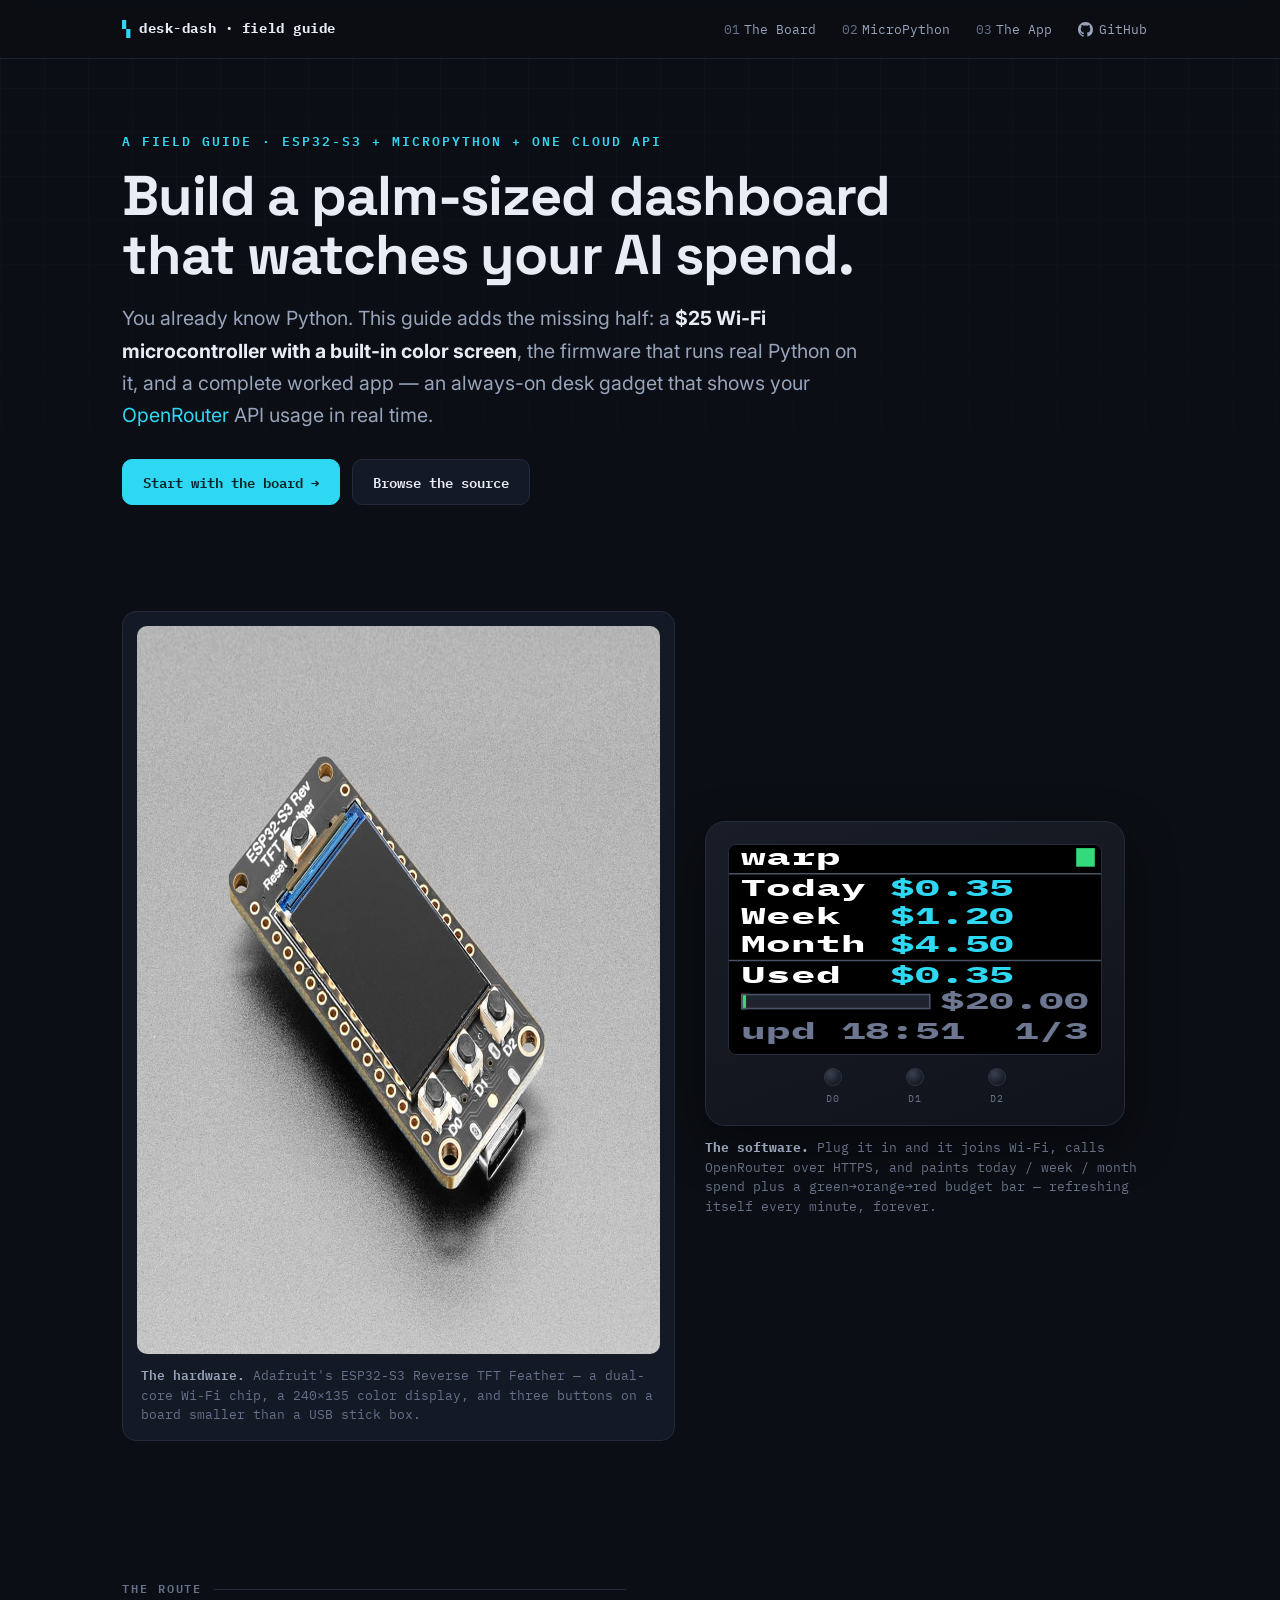
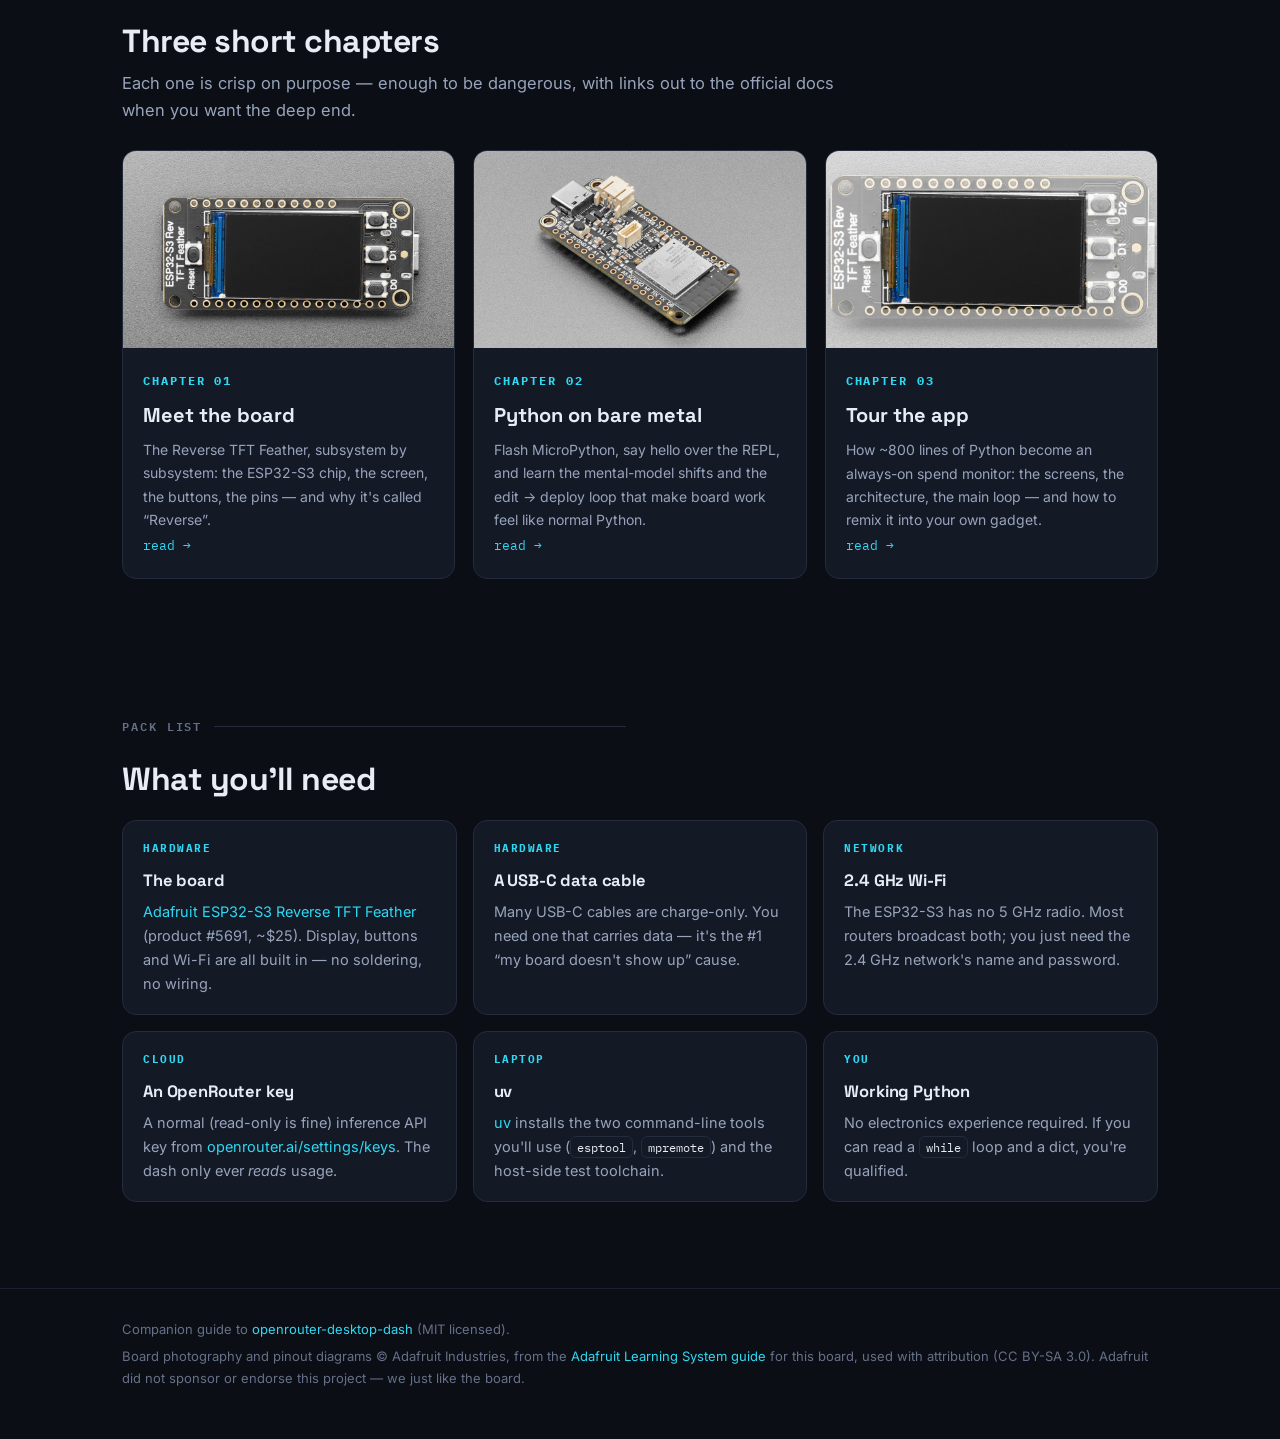
==== docs/index.html @ b1864082 "docs: add illustrated field-guide site for GitHub Pages A three-chapter companion guide in docs/, in" ====
<!DOCTYPE html>
<html lang="en">
<head>
<meta charset="utf-8">
<meta name="viewport" content="width=device-width, initial-scale=1">
<title>Desk Dash — a field guide to the ESP32-S3 Reverse TFT Feather</title>
<meta name="description" content="A visual field guide for programmers who are new to microcontrollers: the Adafruit ESP32-S3 Reverse TFT Feather, MicroPython, and a tiny always-on OpenRouter spend dashboard.">
<link rel="icon" href="data:image/svg+xml,%3Csvg xmlns='http://www.w3.org/2000/svg' viewBox='0 0 16 16'%3E%3Crect width='16' height='16' rx='3' fill='%230b0e14'/%3E%3Crect x='2' y='3' width='12' height='8' rx='1' fill='%232fd8f2'/%3E%3Ccircle cx='5' cy='13.5' r='1' fill='%23667089'/%3E%3Ccircle cx='8' cy='13.5' r='1' fill='%23667089'/%3E%3Ccircle cx='11' cy='13.5' r='1' fill='%23667089'/%3E%3C/svg%3E">
<link rel="preconnect" href="https://fonts.googleapis.com">
<link rel="preconnect" href="https://fonts.gstatic.com" crossorigin>
<link href="https://fonts.googleapis.com/css2?family=IBM+Plex+Mono:wght@400;600;700&family=Inter:wght@400;500;600;700&family=Space+Grotesk:wght@500;600;700&display=swap" rel="stylesheet">
<link rel="stylesheet" href="assets/style.css">
</head>
<body>

<nav class="nav">
  <div class="wrap">
    <a class="nav-logo" href="index.html"><span class="tick">▚</span> desk-dash · field guide</a>
    <div class="nav-links">
      <a href="board.html"><span class="n">01</span><span class="label">The Board</span></a>
      <a href="micropython.html"><span class="n">02</span><span class="label">MicroPython</span></a>
      <a href="app.html"><span class="n">03</span><span class="label">The App</span></a>
      <a class="nav-gh" href="https://github.com/AlteredCraft/openrouter-desktop-dash" title="Source on GitHub">
        <svg viewBox="0 0 16 16" aria-hidden="true"><path d="M8 0C3.58 0 0 3.58 0 8c0 3.54 2.29 6.53 5.47 7.59.4.07.55-.17.55-.38 0-.19-.01-.82-.01-1.49-2.01.37-2.53-.49-2.69-.94-.09-.23-.48-.94-.82-1.13-.28-.15-.68-.52-.01-.53.63-.01 1.08.58 1.23.82.72 1.21 1.87.87 2.33.66.07-.52.28-.87.51-1.07-1.78-.2-3.64-.89-3.64-3.95 0-.87.31-1.59.82-2.15-.08-.2-.36-1.02.08-2.12 0 0 .67-.21 2.2.82.64-.18 1.32-.27 2-.27s1.36.09 2 .27c1.53-1.04 2.2-.82 2.2-.82.44 1.1.16 1.92.08 2.12.51.56.82 1.27.82 2.15 0 3.07-1.87 3.75-3.65 3.95.29.25.54.73.54 1.48 0 1.07-.01 1.93-.01 2.2 0 .21.15.46.55.38A8.01 8.01 0 0 0 16 8c0-4.42-3.58-8-8-8z"/></svg>
        <span class="label">GitHub</span>
      </a>
    </div>
  </div>
</nav>

<header class="hero">
  <div class="wrap">
    <p class="kicker">A field guide · ESP32-S3 + MicroPython + one cloud API</p>
    <h1>Build a palm-sized dashboard<br>that watches your AI spend.</h1>
    <p class="lede">You already know Python. This guide adds the missing half: a <b>$25 Wi-Fi
    microcontroller with a built-in color screen</b>, the firmware that runs real Python on it,
    and a complete worked app — an always-on desk gadget that shows your
    <a href="https://openrouter.ai">OpenRouter</a> API usage in real time.</p>
    <div class="cta-row">
      <a class="btn primary" href="board.html">Start with the board →</a>
      <a class="btn" href="https://github.com/AlteredCraft/openrouter-desktop-dash">Browse the source</a>
    </div>
  </div>
</header>

<main class="wrap">

  <section>
    <div class="split">
      <figure class="panel" style="margin:0">
        <img src="assets/img/board-display-angle.jpg" alt="The Adafruit ESP32-S3 Reverse TFT Feather: a small black circuit board with a color display and three buttons labeled D0, D1 and D2" width="970" height="728">
        <figcaption><b>The hardware.</b> Adafruit's ESP32-S3 Reverse TFT Feather — a dual-core
        Wi-Fi chip, a 240×135 color display, and three buttons on a board smaller than a
        USB stick box.</figcaption>
      </figure>
      <div>
        <div class="device small">
          <div class="screen">
            <svg viewBox="0 0 240 135" role="img" aria-label="The dashboard screen: Today, Week and Month spend rows, plus a budget bar">
              <rect width="240" height="135" fill="#000"/>
              <text class="tft-t" x="8" y="13" textLength="64" lengthAdjust="spacingAndGlyphs">warp</text>
              <rect x="224" y="2" width="12" height="12" fill="#34d97b"/>
              <line x1="0" y1="18.5" x2="240" y2="18.5" stroke="#4b5266"/>
              <text class="tft-t" x="8" y="33" textLength="80" lengthAdjust="spacingAndGlyphs">Today</text>
              <text class="tft-t cyan" x="104" y="33" textLength="80" lengthAdjust="spacingAndGlyphs">$0.35</text>
              <text class="tft-t" x="8" y="51" textLength="64" lengthAdjust="spacingAndGlyphs">Week</text>
              <text class="tft-t cyan" x="104" y="51" textLength="80" lengthAdjust="spacingAndGlyphs">$1.20</text>
              <text class="tft-t" x="8" y="69" textLength="80" lengthAdjust="spacingAndGlyphs">Month</text>
              <text class="tft-t cyan" x="104" y="69" textLength="80" lengthAdjust="spacingAndGlyphs">$4.50</text>
              <line x1="0" y1="74.5" x2="240" y2="74.5" stroke="#4b5266"/>
              <text class="tft-t" x="8" y="89" textLength="64" lengthAdjust="spacingAndGlyphs">Used</text>
              <text class="tft-t cyan" x="104" y="89" textLength="80" lengthAdjust="spacingAndGlyphs">$0.35</text>
              <rect x="8" y="96" width="122" height="10" fill="#20242e"/>
              <rect x="8" y="96" width="3" height="10" fill="#34d97b"/>
              <rect x="8.5" y="96.5" width="121" height="9" fill="none" stroke="#4b5266"/>
              <text class="tft-t dim" x="136" y="106" textLength="96" lengthAdjust="spacingAndGlyphs">$20.00</text>
              <text class="tft-t dim" x="8" y="125" textLength="144" lengthAdjust="spacingAndGlyphs">upd 18:51</text>
              <text class="tft-t dim" x="184" y="125" textLength="48" lengthAdjust="spacingAndGlyphs">1/3</text>
            </svg>
          </div>
          <div class="btn-row"><span>D0</span><span>D1</span><span>D2</span></div>
        </div>
        <p class="device-caption"><b>The software.</b> Plug it in and it joins Wi-Fi, calls
        OpenRouter over HTTPS, and paints today / week / month spend plus a
        green→orange→red budget bar — refreshing itself every minute, forever.</p>
      </div>
    </div>
  </section>

  <section>
    <p class="section-kicker">The route</p>
    <h2>Three short chapters</h2>
    <p class="mute">Each one is crisp on purpose — enough to be dangerous, with links out to the
    official docs when you want the deep end.</p>

    <div class="chapters">
      <a class="chapter-card" href="board.html">
        <img src="assets/img/board-display-flat.jpg" alt="Top-down view of the display side of the Feather board" loading="lazy">
        <div class="body">
          <span class="num">CHAPTER 01</span>
          <h3>Meet the board</h3>
          <p>The Reverse TFT Feather, subsystem by subsystem: the ESP32-S3 chip, the screen,
          the buttons, the pins — and why it's called “Reverse”.</p>
          <span class="go">read →</span>
        </div>
      </a>
      <a class="chapter-card" href="micropython.html">
        <img src="assets/img/board-components.jpg" alt="Component side of the board showing the ESP32-S3 module and USB-C port" loading="lazy">
        <div class="body">
          <span class="num">CHAPTER 02</span>
          <h3>Python on bare metal</h3>
          <p>Flash MicroPython, say hello over the REPL, and learn the mental-model shifts
          and the edit → deploy loop that make board work feel like normal Python.</p>
          <span class="go">read →</span>
        </div>
      </a>
      <a class="chapter-card" href="app.html">
        <img src="assets/img/closeup-tft.jpg" alt="Close-up of the 1.14 inch TFT display" loading="lazy">
        <div class="body">
          <span class="num">CHAPTER 03</span>
          <h3>Tour the app</h3>
          <p>How ~800 lines of Python become an always-on spend monitor: the screens, the
          architecture, the main loop — and how to remix it into your own gadget.</p>
          <span class="go">read →</span>
        </div>
      </a>
    </div>
  </section>

  <section>
    <p class="section-kicker">Pack list</p>
    <h2>What you'll need</h2>
    <div class="grid cols-3">
      <div class="card"><span class="ic">Hardware</span><h4>The board</h4>
        <p><a href="https://www.adafruit.com/product/5691">Adafruit ESP32-S3 Reverse TFT Feather</a>
        (product #5691, ~$25). Display, buttons and Wi-Fi are all built in — no soldering, no wiring.</p></div>
      <div class="card"><span class="ic">Hardware</span><h4>A USB-C data cable</h4>
        <p>Many USB-C cables are charge-only. You need one that carries data — it's the #1
        “my board doesn't show up” cause.</p></div>
      <div class="card"><span class="ic">Network</span><h4>2.4 GHz Wi-Fi</h4>
        <p>The ESP32-S3 has no 5 GHz radio. Most routers broadcast both; you just need the
        2.4 GHz network's name and password.</p></div>
      <div class="card"><span class="ic">Cloud</span><h4>An OpenRouter key</h4>
        <p>A normal (read-only is fine) inference API key from
        <a href="https://openrouter.ai/settings/keys">openrouter.ai/settings/keys</a>.
        The dash only ever <em>reads</em> usage.</p></div>
      <div class="card"><span class="ic">Laptop</span><h4>uv</h4>
        <p><a href="https://docs.astral.sh/uv/">uv</a> installs the two command-line tools you'll
        use (<code>esptool</code>, <code>mpremote</code>) and the host-side test toolchain.</p></div>
      <div class="card"><span class="ic">You</span><h4>Working Python</h4>
        <p>No electronics experience required. If you can read a <code>while</code> loop and a
        dict, you're qualified.</p></div>
    </div>
  </section>

</main>

<footer>
  <div class="wrap">
    <p>Companion guide to <a href="https://github.com/AlteredCraft/openrouter-desktop-dash">openrouter-desktop-dash</a> (MIT licensed).</p>
    <p>Board photography and pinout diagrams © Adafruit Industries, from the
    <a href="https://learn.adafruit.com/esp32-s3-reverse-tft-feather">Adafruit Learning System guide</a>
    for this board, used with attribution (CC BY-SA 3.0). Adafruit did not sponsor or endorse this project — we just like the board.</p>
  </div>
</footer>

</body>
</html>
---- docs/assets/style.css ----
/* ---------------------------------------------------------------------------
   Field-guide stylesheet for the openrouter-desktop-dash docs site.
   Dark "electronics lab" theme; accent colors mirror the dash itself
   (cyan values, green -> orange -> red budget bar).
--------------------------------------------------------------------------- */

:root {
  color-scheme: dark;
  --bg: #0b0e14;
  --bg-raise: #11151f;
  --bg-panel: #141926;
  --line: #232b3d;
  --line-soft: #1a2131;
  --ink: #e7ecf5;
  --ink-mute: #98a4bb;
  --ink-faint: #667089;
  --cyan: #2fd8f2;
  --cyan-soft: rgba(47, 216, 242, 0.12);
  --green: #34d97b;
  --orange: #ffa02e;
  --red: #ff5d5d;
  --yellow: #f5d34c;
  --mono: "IBM Plex Mono", ui-monospace, SFMono-Regular, Menlo, Consolas, monospace;
  --sans: "Inter", system-ui, -apple-system, "Segoe UI", Roboto, sans-serif;
  --display: "Space Grotesk", var(--sans);
  --radius: 14px;
  --wrap: 1080px;
}

* { box-sizing: border-box; }

html { scroll-behavior: smooth; }

body {
  margin: 0;
  background: var(--bg);
  color: var(--ink);
  font-family: var(--sans);
  font-size: 16.5px;
  line-height: 1.65;
  -webkit-font-smoothing: antialiased;
}

/* subtle blueprint grid behind everything */
body::before {
  content: "";
  position: fixed;
  inset: 0;
  pointer-events: none;
  background-image:
    linear-gradient(var(--line-soft) 1px, transparent 1px),
    linear-gradient(90deg, var(--line-soft) 1px, transparent 1px);
  background-size: 44px 44px;
  opacity: 0.35;
  mask-image: linear-gradient(#000 0%, transparent 42rem);
  -webkit-mask-image: linear-gradient(#000 0%, transparent 42rem);
}

a { color: var(--cyan); text-decoration: none; }
a:hover { text-decoration: underline; text-underline-offset: 3px; }

img { max-width: 100%; display: block; border-radius: calc(var(--radius) - 4px); }

.wrap { max-width: var(--wrap); margin: 0 auto; padding: 0 22px; position: relative; }

/* ------------------------------------------------------------------ nav -- */

.nav {
  position: sticky;
  top: 0;
  z-index: 50;
  backdrop-filter: blur(12px);
  background: rgba(11, 14, 20, 0.82);
  border-bottom: 1px solid var(--line-soft);
}

.nav .wrap {
  display: flex;
  align-items: center;
  gap: 18px;
  height: 58px;
}

.nav-logo {
  font-family: var(--mono);
  font-weight: 700;
  font-size: 14px;
  letter-spacing: 0.04em;
  color: var(--ink);
  white-space: nowrap;
}
.nav-logo:hover { text-decoration: none; color: var(--cyan); }
.nav-logo .tick { color: var(--cyan); }

.nav-links {
  display: flex;
  gap: 4px;
  margin-left: auto;
  font-family: var(--mono);
  font-size: 12.5px;
}

.nav-links a {
  color: var(--ink-mute);
  padding: 7px 11px;
  border-radius: 8px;
  white-space: nowrap;
}
.nav-links a:hover { color: var(--ink); background: var(--bg-panel); text-decoration: none; }
.nav-links a.active { color: var(--cyan); background: var(--cyan-soft); }
.nav-links a .n { color: var(--ink-faint); margin-right: 4px; }
.nav-links a.active .n { color: var(--cyan); }

.nav-gh { display: inline-flex; align-items: center; gap: 6px; }
.nav-gh svg { width: 15px; height: 15px; fill: currentColor; }

@media (max-width: 720px) {
  .nav-links a span.label { display: none; }        /* collapse to numbers */
  .nav-links a.nav-gh span.label { display: none; }
}

/* ----------------------------------------------------------------- hero -- */

.hero { padding: 72px 0 40px; position: relative; }

.kicker {
  font-family: var(--mono);
  font-size: 12.5px;
  font-weight: 600;
  letter-spacing: 0.16em;
  text-transform: uppercase;
  color: var(--cyan);
  margin: 0 0 14px;
}
.kicker .chnum { color: var(--ink-faint); }

h1 {
  font-family: var(--display);
  font-size: clamp(34px, 5.2vw, 56px);
  line-height: 1.06;
  letter-spacing: -0.02em;
  margin: 0 0 18px;
}

.lede {
  font-size: clamp(17px, 2vw, 19.5px);
  color: var(--ink-mute);
  max-width: 62ch;
  margin: 0;
}
.lede strong, .lede b { color: var(--ink); }

/* ------------------------------------------------------------- sections -- */

section { padding: 34px 0; }

h2 {
  font-family: var(--display);
  font-size: clamp(24px, 3vw, 32px);
  letter-spacing: -0.015em;
  line-height: 1.15;
  margin: 26px 0 10px;
}

h3 {
  font-family: var(--display);
  font-size: 20px;
  margin: 26px 0 8px;
}

p { margin: 0 0 16px; max-width: 72ch; }
p.mute, .mute { color: var(--ink-mute); }

.section-kicker {
  font-family: var(--mono);
  font-size: 12px;
  font-weight: 600;
  letter-spacing: 0.16em;
  text-transform: uppercase;
  color: var(--ink-faint);
  margin: 44px 0 -2px;
  display: flex;
  align-items: center;
  gap: 12px;
}
.section-kicker::after { content: ""; height: 1px; flex: 1; background: var(--line); }

hr { border: 0; border-top: 1px solid var(--line); margin: 44px 0; }

/* ---------------------------------------------------------------- cards -- */

.grid { display: grid; gap: 16px; margin: 22px 0; }
.grid.cols-2 { grid-template-columns: repeat(2, 1fr); }
.grid.cols-3 { grid-template-columns: repeat(3, 1fr); }
.grid.cols-4 { grid-template-columns: repeat(4, 1fr); }
@media (max-width: 900px) {
  .grid.cols-3, .grid.cols-4 { grid-template-columns: repeat(2, 1fr); }
}
@media (max-width: 600px) {
  .grid.cols-2, .grid.cols-3, .grid.cols-4 { grid-template-columns: 1fr; }
}

.card {
  background: var(--bg-panel);
  border: 1px solid var(--line);
  border-radius: var(--radius);
  padding: 18px 20px;
}
.card h4 {
  margin: 0 0 6px;
  font-family: var(--display);
  font-size: 16.5px;
  letter-spacing: -0.01em;
}
.card p { font-size: 14.5px; color: var(--ink-mute); margin: 0; }
.card .ic {
  font-family: var(--mono);
  font-size: 11px;
  font-weight: 700;
  letter-spacing: 0.14em;
  text-transform: uppercase;
  color: var(--cyan);
  display: block;
  margin-bottom: 10px;
}
.card code { color: var(--ink); }

/* spec tiles (chapter 1) */
.spec {
  background: var(--bg-panel);
  border: 1px solid var(--line);
  border-radius: var(--radius);
  padding: 16px 18px;
}
.spec .v {
  font-family: var(--display);
  font-size: 21px;
  font-weight: 600;
  letter-spacing: -0.01em;
  display: block;
}
.spec .k {
  font-family: var(--mono);
  font-size: 11.5px;
  letter-spacing: 0.1em;
  text-transform: uppercase;
  color: var(--ink-faint);
  display: block;
  margin-top: 4px;
}

/* ---------------------------------------------------------------- media -- */

figure { margin: 26px 0; }
figure.panel {
  background: var(--bg-panel);
  border: 1px solid var(--line);
  border-radius: var(--radius);
  padding: 14px;
}
figure.panel img { width: 100%; }
figcaption {
  font-family: var(--mono);
  font-size: 12.5px;
  color: var(--ink-faint);
  padding: 12px 4px 2px;
  line-height: 1.55;
}
figcaption b { color: var(--ink-mute); font-weight: 600; }

.gallery { display: grid; grid-template-columns: repeat(2, 1fr); gap: 16px; margin: 22px 0; }
@media (max-width: 700px) { .gallery { grid-template-columns: 1fr; } }
.gallery figure { margin: 0; }

.split { display: grid; grid-template-columns: 1.1fr 0.9fr; gap: 30px; align-items: center; margin: 26px 0; }
@media (max-width: 820px) { .split { grid-template-columns: 1fr; } }

/* ----------------------------------------------------------------- code -- */

pre, code, kbd { font-family: var(--mono); }

code {
  font-size: 0.86em;
  background: var(--bg-panel);
  border: 1px solid var(--line);
  border-radius: 6px;
  padding: 2px 6px;
}

pre {
  background: #0d111b;
  border: 1px solid var(--line);
  border-radius: var(--radius);
  padding: 18px 20px;
  overflow-x: auto;
  font-size: 13.5px;
  line-height: 1.7;
  margin: 18px 0;
}
pre code { background: none; border: 0; padding: 0; font-size: inherit; }

pre .c  { color: var(--ink-faint); }            /* comment */
pre .p  { color: var(--cyan); }                 /* prompt / emphasis */
pre .s  { color: var(--green); }                /* string */
pre .o  { color: var(--ink-mute); }             /* output */
pre .k  { color: var(--orange); }               /* keyword-ish */

kbd {
  font-size: 12px;
  font-weight: 600;
  background: var(--bg-panel);
  border: 1px solid var(--line);
  border-bottom-width: 2.5px;
  border-radius: 6px;
  padding: 3px 8px;
  white-space: nowrap;
}

/* ------------------------------------------------------------- callouts -- */

.callout {
  display: flex;
  gap: 14px;
  background: var(--bg-panel);
  border: 1px solid var(--line);
  border-left: 3px solid var(--cyan);
  border-radius: 10px;
  padding: 14px 18px;
  margin: 20px 0;
  font-size: 15px;
  color: var(--ink-mute);
}
.callout.warn { border-left-color: var(--orange); }
.callout.danger { border-left-color: var(--red); }
.callout .sign {
  font-family: var(--mono);
  font-weight: 700;
  font-size: 11px;
  letter-spacing: 0.12em;
  text-transform: uppercase;
  color: var(--cyan);
  padding-top: 3px;
  white-space: nowrap;
}
.callout.warn .sign { color: var(--orange); }
.callout.danger .sign { color: var(--red); }
.callout p { margin: 0; }
.callout b { color: var(--ink); }

/* --------------------------------------------------------------- tables -- */

.table-scroll { overflow-x: auto; margin: 20px 0; border: 1px solid var(--line); border-radius: var(--radius); }
table { border-collapse: collapse; width: 100%; font-size: 14.5px; }
th, td { text-align: left; padding: 10px 16px; border-bottom: 1px solid var(--line-soft); }
th {
  font-family: var(--mono);
  font-size: 11.5px;
  letter-spacing: 0.12em;
  text-transform: uppercase;
  color: var(--ink-faint);
  background: var(--bg-panel);
}
tr:last-child td { border-bottom: 0; }
td code { white-space: nowrap; }
td.num, th.num { font-family: var(--mono); }

/* ------------------------------------------------------------ resources -- */

.resources { display: grid; grid-template-columns: repeat(2, 1fr); gap: 12px; margin: 22px 0; }
@media (max-width: 700px) { .resources { grid-template-columns: 1fr; } }

.res {
  display: block;
  background: var(--bg-panel);
  border: 1px solid var(--line);
  border-radius: 12px;
  padding: 13px 16px;
  color: var(--ink);
  transition: border-color 0.15s ease, transform 0.15s ease;
}
.res:hover { border-color: var(--cyan); text-decoration: none; transform: translateY(-1px); }
.res .t { font-weight: 600; font-size: 15px; display: block; }
.res .t::after { content: " ↗"; color: var(--cyan); font-size: 13px; }
.res .d { font-size: 13.5px; color: var(--ink-faint); display: block; margin-top: 2px; }

/* ------------------------------------------------------- chapter covers -- */

.chapters { display: grid; grid-template-columns: repeat(3, 1fr); gap: 18px; margin: 26px 0; }
@media (max-width: 860px) { .chapters { grid-template-columns: 1fr; } }

.chapter-card {
  display: flex;
  flex-direction: column;
  background: var(--bg-panel);
  border: 1px solid var(--line);
  border-radius: var(--radius);
  overflow: hidden;
  color: var(--ink);
  transition: border-color 0.15s ease, transform 0.15s ease;
}
.chapter-card:hover { border-color: var(--cyan); text-decoration: none; transform: translateY(-2px); }
.chapter-card img { border-radius: 0; aspect-ratio: 16 / 9.5; object-fit: cover; }
.chapter-card .body { padding: 18px 20px 20px; }
.chapter-card .num {
  font-family: var(--mono);
  font-size: 12px;
  font-weight: 700;
  letter-spacing: 0.16em;
  color: var(--cyan);
}
.chapter-card h3 { margin: 6px 0 6px; font-size: 20px; }
.chapter-card p { font-size: 14px; color: var(--ink-mute); margin: 0; }
.chapter-card .go { margin-top: 12px; font-family: var(--mono); font-size: 12.5px; color: var(--cyan); }

/* ---------------------------------------------------------------- pager -- */

.pager {
  display: grid;
  grid-template-columns: 1fr 1fr;
  gap: 14px;
  margin: 56px 0 26px;
}
.pager a {
  background: var(--bg-panel);
  border: 1px solid var(--line);
  border-radius: var(--radius);
  padding: 16px 20px;
  color: var(--ink);
  transition: border-color 0.15s ease;
}
.pager a:hover { border-color: var(--cyan); text-decoration: none; }
.pager .dir { font-family: var(--mono); font-size: 11.5px; letter-spacing: 0.14em; text-transform: uppercase; color: var(--ink-faint); display: block; }
.pager .to { font-family: var(--display); font-weight: 600; font-size: 17px; margin-top: 4px; display: block; }
.pager .next { text-align: right; grid-column: 2; }

/* --------------------------------------------------------------- footer -- */

footer {
  border-top: 1px solid var(--line-soft);
  margin-top: 30px;
  padding: 30px 0 44px;
  font-size: 13px;
  color: var(--ink-faint);
}
footer p { max-width: none; margin: 0 0 6px; }

/* -------------------------------------------------------------- buttons -- */

.cta-row { display: flex; flex-wrap: wrap; gap: 12px; margin: 28px 0 6px; }

.btn {
  display: inline-flex;
  align-items: center;
  gap: 8px;
  font-family: var(--mono);
  font-size: 13.5px;
  font-weight: 600;
  padding: 11px 20px;
  border-radius: 10px;
  border: 1px solid var(--line);
  color: var(--ink);
  background: var(--bg-panel);
  transition: border-color 0.15s ease, transform 0.15s ease;
}
.btn:hover { text-decoration: none; transform: translateY(-1px); border-color: var(--ink-faint); }
.btn.primary { background: var(--cyan); border-color: var(--cyan); color: #06232b; }
.btn.primary:hover { border-color: var(--cyan); filter: brightness(1.08); }

/* --------------------------------------------------- TFT device mockups -- */

.device {
  background: linear-gradient(160deg, #191d27, #10131b);
  border: 1px solid var(--line);
  border-radius: 20px;
  padding: 22px 22px 14px;
  max-width: 520px;
  box-shadow: 0 18px 50px rgba(0, 0, 0, 0.45);
}
.device.small { max-width: 420px; }
.device .screen {
  background: #000;
  border-radius: 8px;
  border: 1px solid #262c3a;
  overflow: hidden;
}
.device svg { display: block; width: 100%; height: auto; }
.device .btn-row {
  display: flex;
  justify-content: center;
  gap: 64px;
  padding: 13px 0 4px;
}
.device .btn-row span {
  font-family: var(--mono);
  font-size: 10px;
  letter-spacing: 0.1em;
  color: var(--ink-faint);
  display: flex;
  flex-direction: column;
  align-items: center;
  gap: 5px;
}
.device .btn-row span::before {
  content: "";
  width: 16px;
  height: 16px;
  border-radius: 50%;
  background: radial-gradient(circle at 35% 30%, #3a4152, #171b25 70%);
  border: 1px solid #2c3345;
}

/* SVG screen text defaults (inline SVGs inherit page CSS) */
.tft-t { font-family: var(--mono); font-weight: 700; font-size: 15px; fill: #fff; }
.tft-t.cyan { fill: var(--cyan); }
.tft-t.dim { fill: #6d7791; }
.tft-t.yellow { fill: var(--yellow); }

.device-caption {
  font-family: var(--mono);
  font-size: 12.5px;
  color: var(--ink-faint);
  margin-top: 12px;
  line-height: 1.55;
  max-width: 520px;
}
.device-caption b { color: var(--ink-mute); }

.device-grid { display: grid; grid-template-columns: repeat(2, 1fr); gap: 28px; align-items: start; margin: 26px 0; }
@media (max-width: 820px) { .device-grid { grid-template-columns: 1fr; } }

/* ------------------------------------------------------- diagram (SVG) -- */

.diagram {
  background: var(--bg-panel);
  border: 1px solid var(--line);
  border-radius: var(--radius);
  padding: 18px;
  margin: 24px 0;
  overflow-x: auto;
}
.diagram svg { display: block; margin: 0 auto; min-width: 560px; width: 100%; height: auto; max-width: 860px; }

.dg-box { fill: #0d111b; stroke: #2a3247; rx: 10; }
.dg-box.pure { stroke: var(--green); }
.dg-box.hw { stroke: #2a3247; }
.dg-box.cloud { fill: #10182a; stroke: var(--cyan); }
.dg-title { font-family: var(--mono); font-size: 13px; font-weight: 700; fill: var(--ink); }
.dg-sub { font-family: var(--sans); font-size: 11.5px; fill: var(--ink-mute); }
.dg-tag { font-family: var(--mono); font-size: 10px; font-weight: 700; letter-spacing: 0.12em; }
.dg-tag.pure { fill: var(--green); }
.dg-tag.hw { fill: var(--ink-faint); }
.dg-tag.cloud { fill: var(--cyan); }
.dg-arrow { stroke: #4a5570; stroke-width: 1.6; fill: none; marker-end: url(#arr); }
.dg-alabel { font-family: var(--mono); font-size: 10.5px; fill: var(--ink-faint); }

/* --------------------------------------------------------------- steps -- */

.steps { counter-reset: step; margin: 22px 0; display: grid; gap: 14px; }
.step {
  counter-increment: step;
  background: var(--bg-panel);
  border: 1px solid var(--line);
  border-radius: var(--radius);
  padding: 18px 20px 18px 66px;
  position: relative;
}
.step::before {
  content: counter(step, decimal-leading-zero);
  position: absolute;
  left: 20px;
  top: 19px;
  font-family: var(--mono);
  font-size: 15px;
  font-weight: 700;
  color: var(--cyan);
}
.step h4 { margin: 0 0 6px; font-family: var(--display); font-size: 16.5px; }
.step p { font-size: 14.5px; color: var(--ink-mute); margin: 0 0 8px; }
.step p:last-child { margin-bottom: 0; }
.step pre { margin: 10px 0 0; }

/* idea chips */
.chips { display: flex; flex-wrap: wrap; gap: 10px; margin: 16px 0; }
.chip {
  font-family: var(--mono);
  font-size: 12.5px;
  padding: 7px 14px;
  border-radius: 999px;
  border: 1px solid var(--line);
  background: var(--bg-panel);
  color: var(--ink-mute);
}
.chip b { color: var(--cyan); font-weight: 600; }

/* key-cap row for REPL shortcuts */
.keys { display: grid; grid-template-columns: repeat(3, 1fr); gap: 14px; margin: 20px 0; }
@media (max-width: 700px) { .keys { grid-template-columns: 1fr; } }
.key-card {
  background: var(--bg-panel);
  border: 1px solid var(--line);
  border-radius: var(--radius);
  padding: 16px 18px;
  text-align: center;
}
.key-card kbd { font-size: 14px; }
.key-card p { font-size: 13.5px; color: var(--ink-mute); margin: 10px 0 0; }
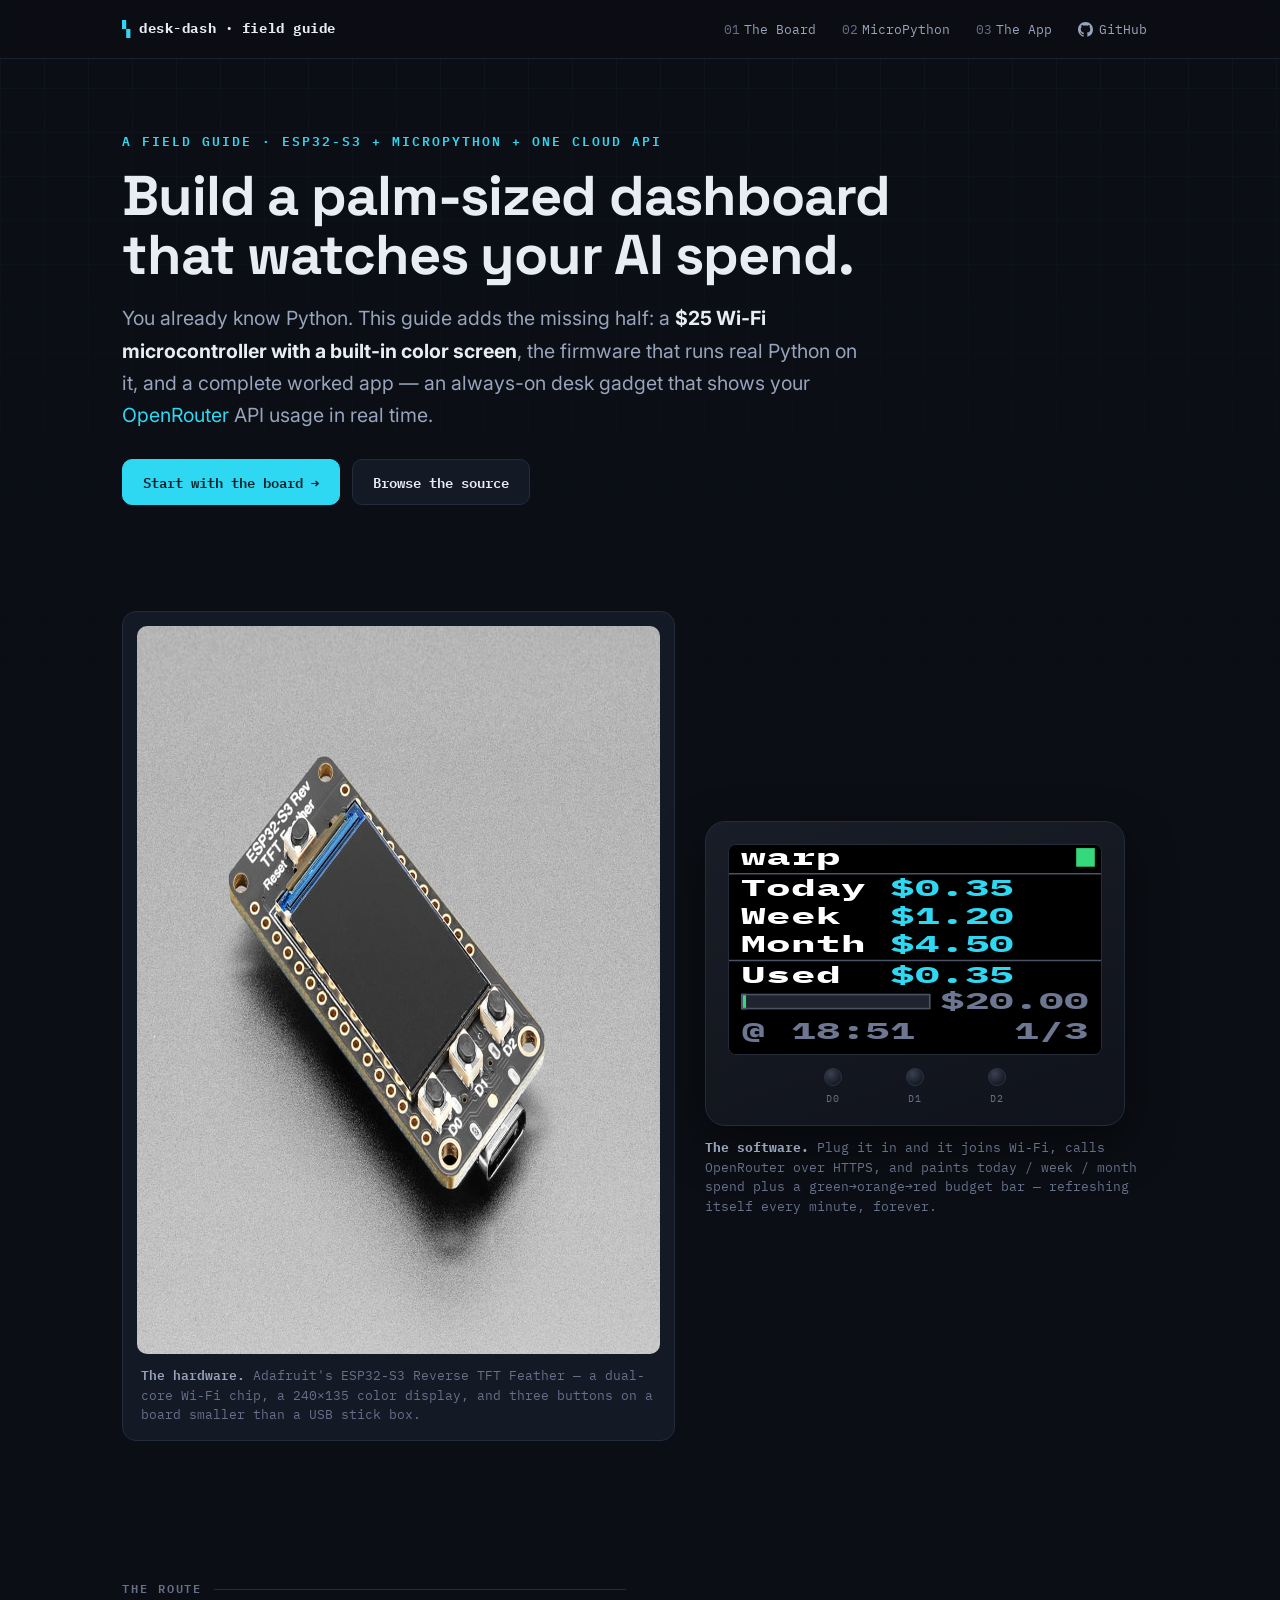
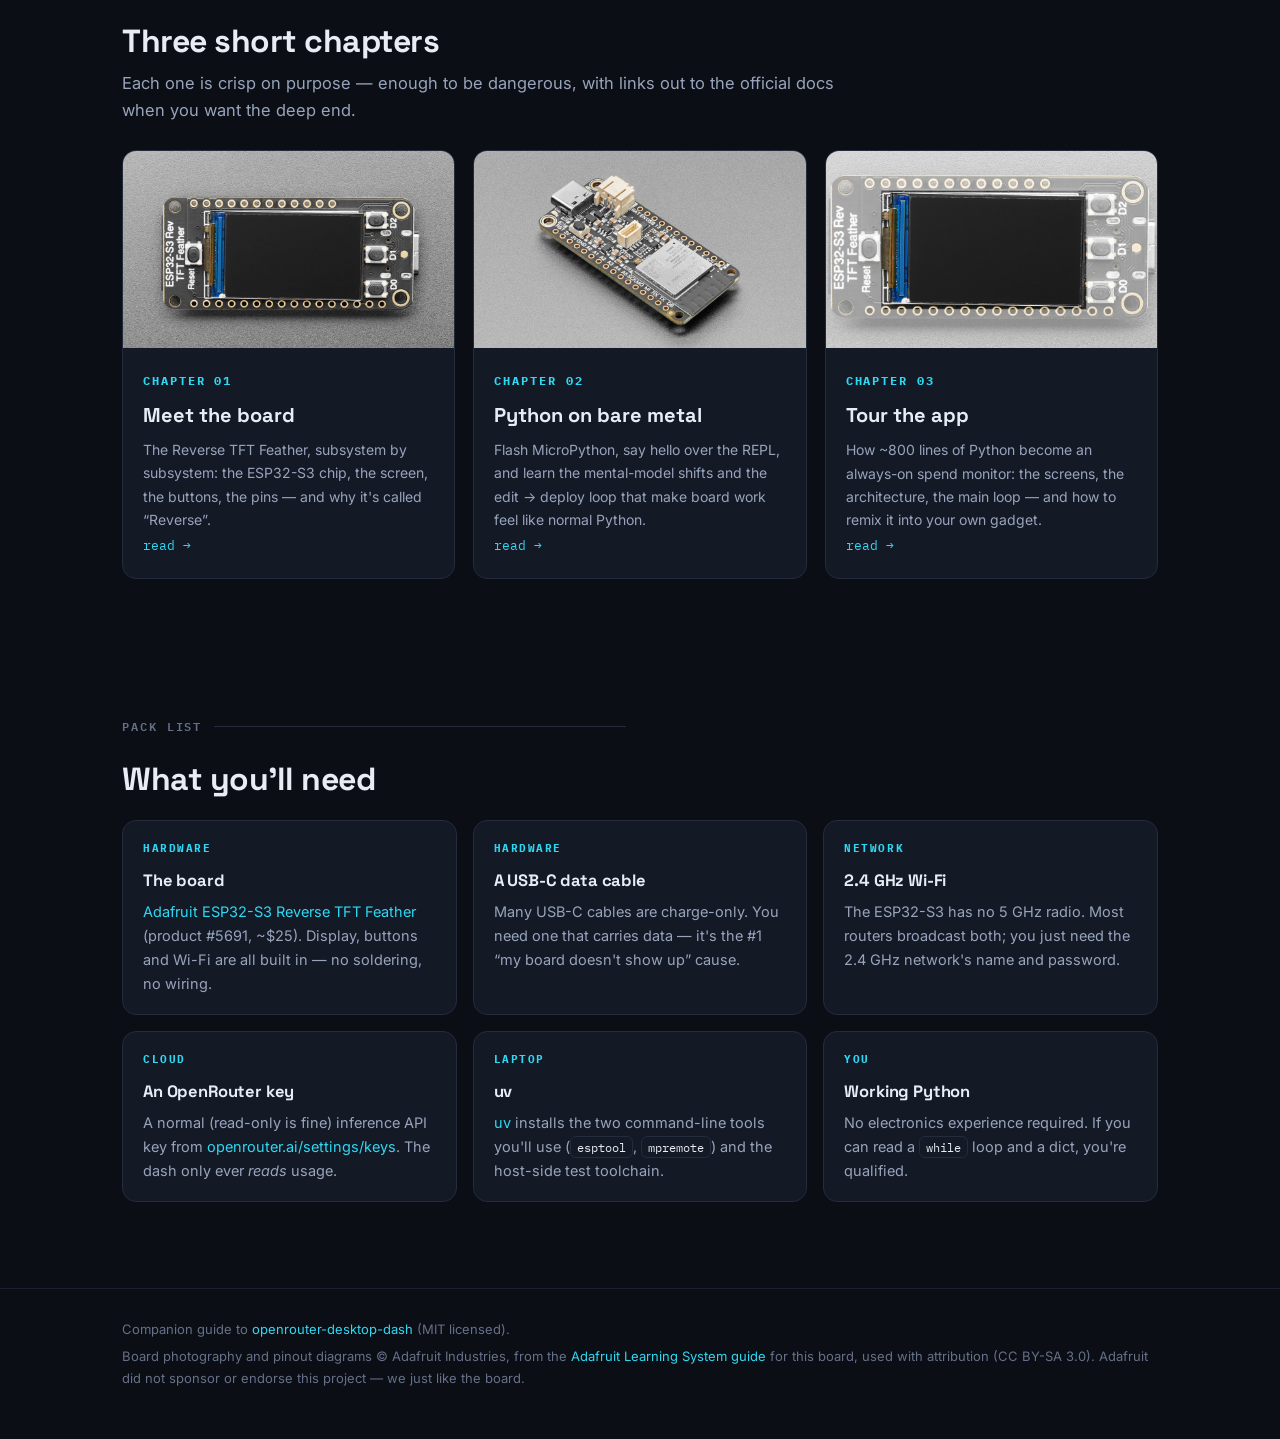
==== commit 0fd9de16: "fix: account footer key-count tag no longer overwrites the clock The bottom row fits 14 16px cells b" ====
--- a/docs/index.html
+++ b/docs/index.html
@@ -74,7 +74,7 @@
               <rect x="8" y="96" width="3" height="10" fill="#34d97b"/>
               <rect x="8.5" y="96.5" width="121" height="9" fill="none" stroke="#4b5266"/>
               <text class="tft-t dim" x="136" y="106" textLength="96" lengthAdjust="spacingAndGlyphs">$20.00</text>
-              <text class="tft-t dim" x="8" y="125" textLength="144" lengthAdjust="spacingAndGlyphs">upd 18:51</text>
+              <text class="tft-t dim" x="8" y="125" textLength="112" lengthAdjust="spacingAndGlyphs">@ 18:51</text>
               <text class="tft-t dim" x="184" y="125" textLength="48" lengthAdjust="spacingAndGlyphs">1/3</text>
             </svg>
           </div>
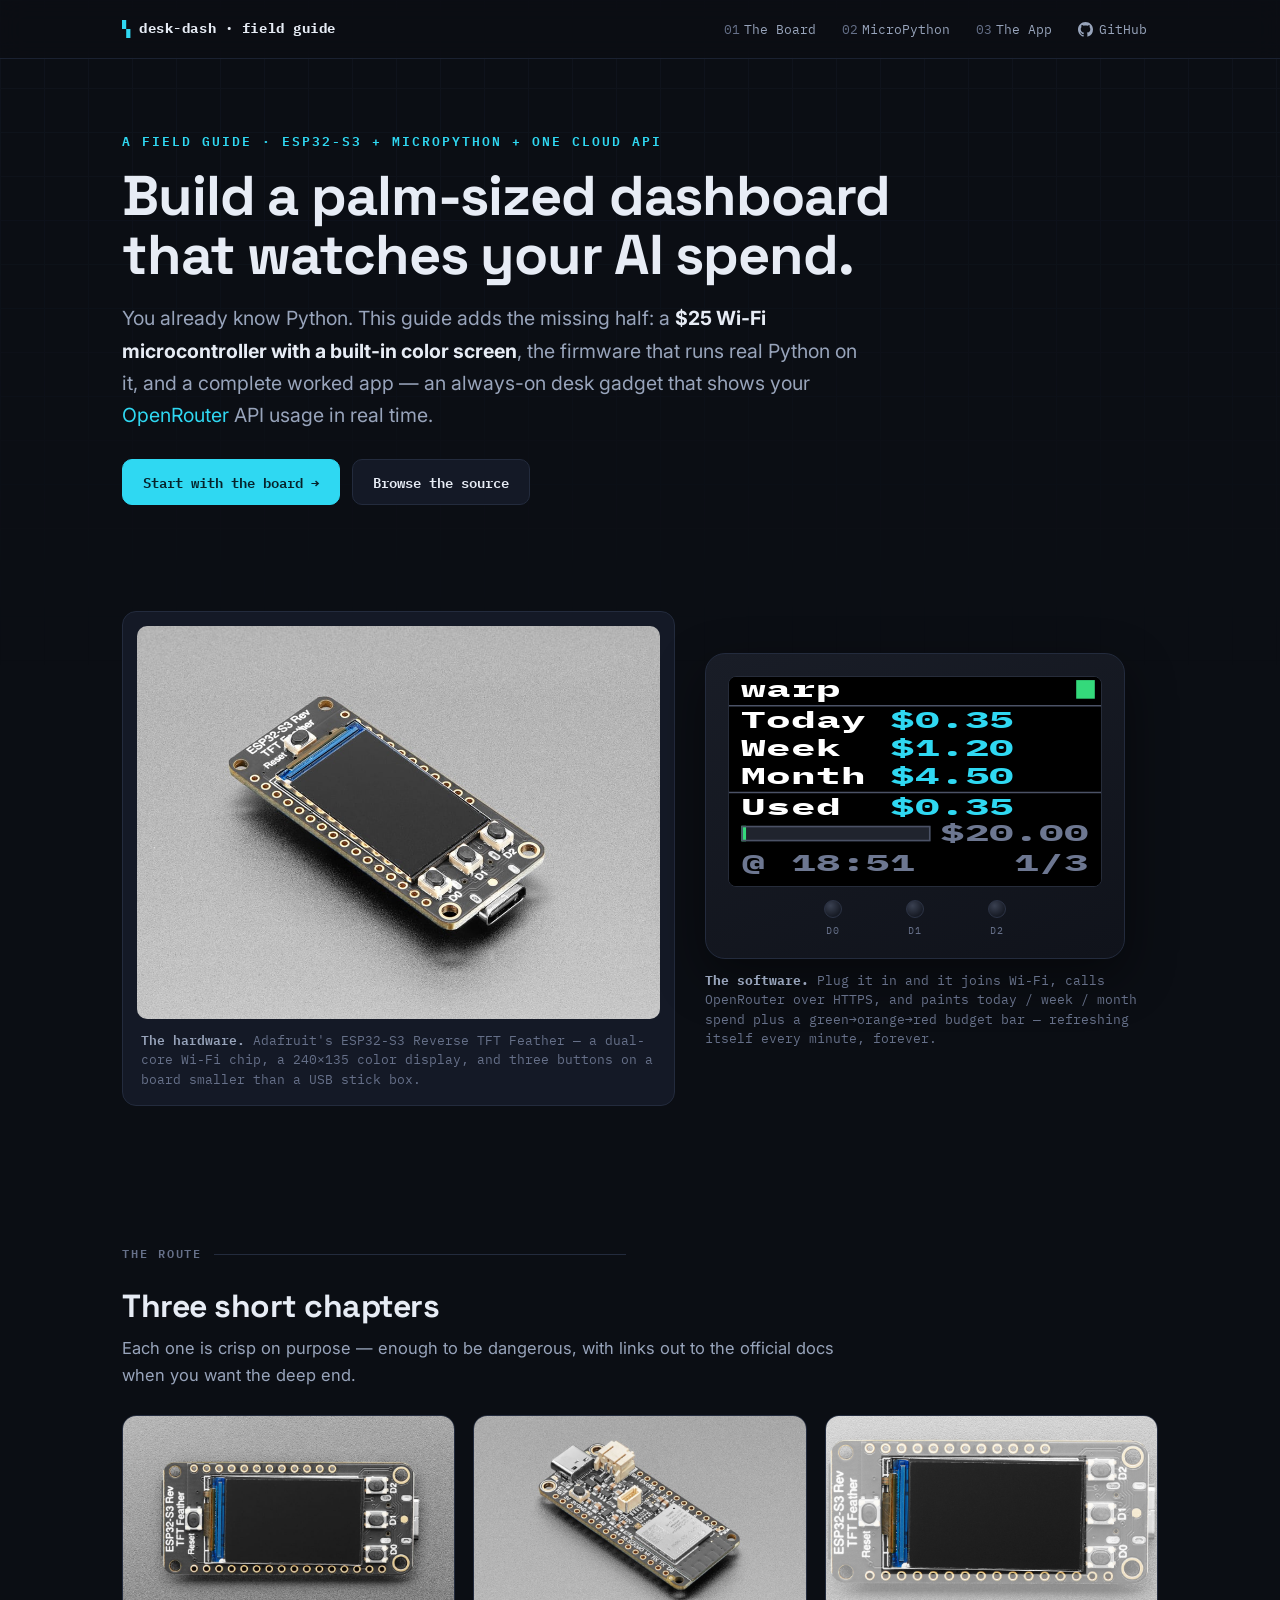
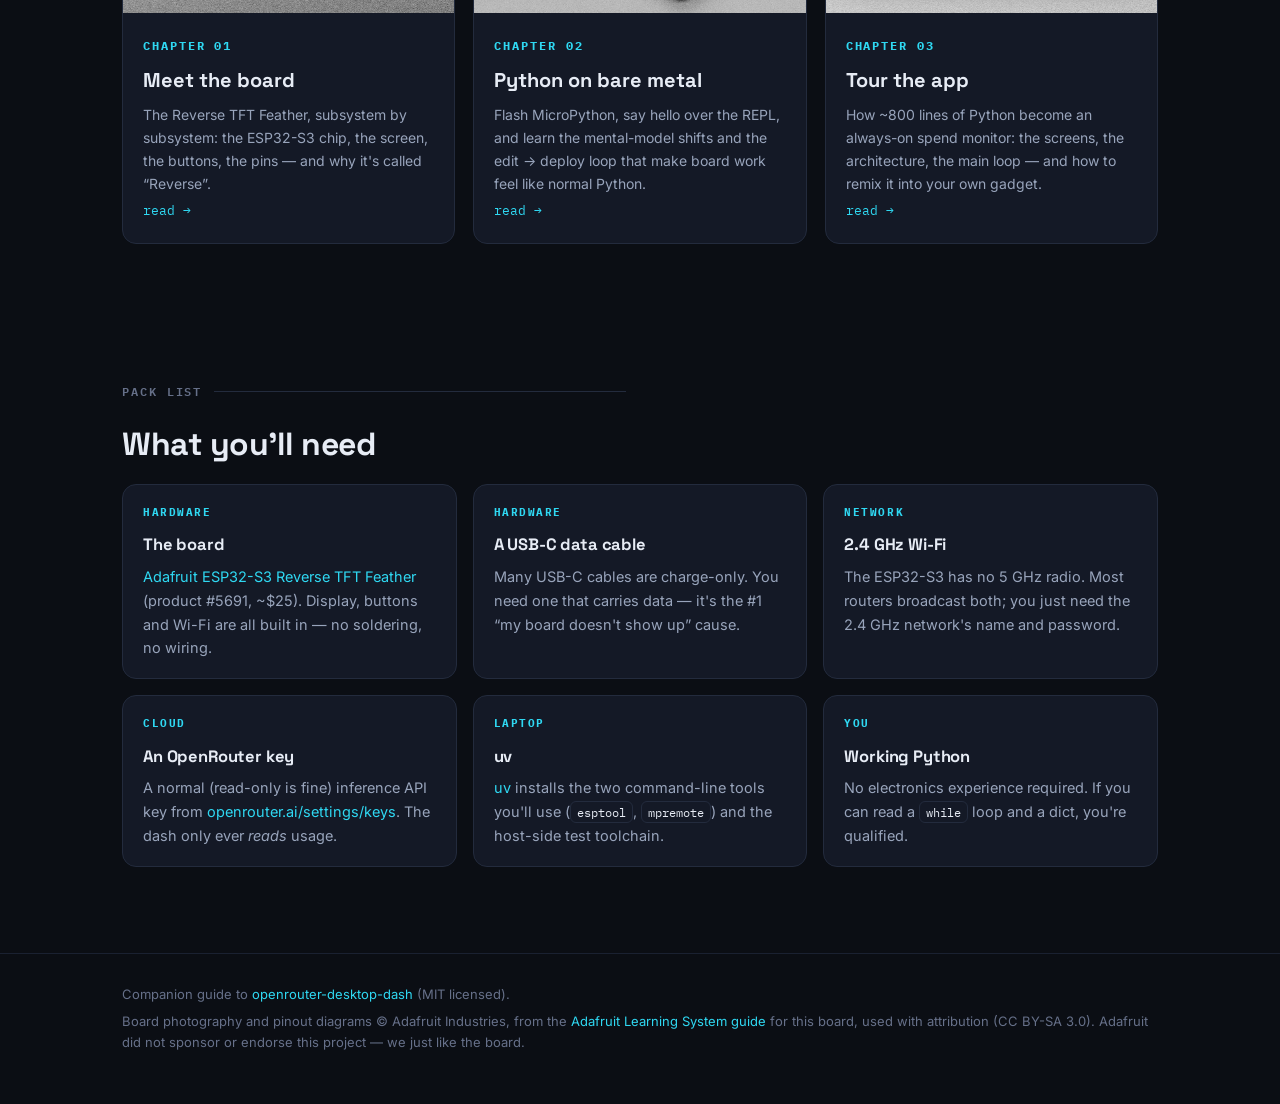
==== commit dd17c73e: "Fix docs mobile layout, image distortion, and architecture diagram - Add height:auto to the base img" ====
--- a/docs/index.html
+++ b/docs/index.html
@@ -15,7 +15,7 @@
 
 <nav class="nav">
   <div class="wrap">
-    <a class="nav-logo" href="index.html"><span class="tick">▚</span> desk-dash · field guide</a>
+    <a class="nav-logo" href="index.html"><span class="tick">▚</span> desk-dash<span class="logo-sub"> · field guide</span></a>
     <div class="nav-links">
       <a href="board.html"><span class="n">01</span><span class="label">The Board</span></a>
       <a href="micropython.html"><span class="n">02</span><span class="label">MicroPython</span></a>
--- a/docs/assets/style.css
+++ b/docs/assets/style.css
@@ -29,7 +29,11 @@
 
 * { box-sizing: border-box; }
 
-html { scroll-behavior: smooth; }
+html {
+  scroll-behavior: smooth;
+  -webkit-text-size-adjust: 100%;  /* keep iOS Safari from inflating text when zoomed out */
+  text-size-adjust: 100%;
+}
 
 body {
   margin: 0;
@@ -59,7 +63,9 @@
 a { color: var(--cyan); text-decoration: none; }
 a:hover { text-decoration: underline; text-underline-offset: 3px; }
 
-img { max-width: 100%; display: block; border-radius: calc(var(--radius) - 4px); }
+/* height:auto keeps the width/height attributes as an aspect-ratio hint without
+   pinning the rendered height — otherwise narrow viewports stretch photos vertically */
+img { max-width: 100%; height: auto; display: block; border-radius: calc(var(--radius) - 4px); }
 
 .wrap { max-width: var(--wrap); margin: 0 auto; padding: 0 22px; position: relative; }
 
@@ -118,6 +124,12 @@
   .nav-links a span.label { display: none; }        /* collapse to numbers */
   .nav-links a.nav-gh span.label { display: none; }
 }
+@media (max-width: 480px) {
+  .nav-logo .logo-sub { display: none; }            /* just "desk-dash" on small phones */
+  .nav .wrap { gap: 12px; }
+  .nav-links { gap: 2px; }
+  .nav-links a { padding: 7px 9px; }
+}
 
 /* ----------------------------------------------------------------- hero -- */
 
@@ -189,15 +201,18 @@
 
 /* ---------------------------------------------------------------- cards -- */
 
+/* minmax(0, 1fr) everywhere: a plain 1fr track refuses to shrink below its content's
+   min-width, so a wide <pre> inside a cell would push the whole page wider than the
+   phone screen instead of scrolling inside its own box */
 .grid { display: grid; gap: 16px; margin: 22px 0; }
-.grid.cols-2 { grid-template-columns: repeat(2, 1fr); }
-.grid.cols-3 { grid-template-columns: repeat(3, 1fr); }
-.grid.cols-4 { grid-template-columns: repeat(4, 1fr); }
+.grid.cols-2 { grid-template-columns: repeat(2, minmax(0, 1fr)); }
+.grid.cols-3 { grid-template-columns: repeat(3, minmax(0, 1fr)); }
+.grid.cols-4 { grid-template-columns: repeat(4, minmax(0, 1fr)); }
 @media (max-width: 900px) {
-  .grid.cols-3, .grid.cols-4 { grid-template-columns: repeat(2, 1fr); }
+  .grid.cols-3, .grid.cols-4 { grid-template-columns: repeat(2, minmax(0, 1fr)); }
 }
 @media (max-width: 600px) {
-  .grid.cols-2, .grid.cols-3, .grid.cols-4 { grid-template-columns: 1fr; }
+  .grid.cols-2, .grid.cols-3, .grid.cols-4 { grid-template-columns: minmax(0, 1fr); }
 }
 
 .card {
@@ -268,12 +283,12 @@
 }
 figcaption b { color: var(--ink-mute); font-weight: 600; }
 
-.gallery { display: grid; grid-template-columns: repeat(2, 1fr); gap: 16px; margin: 22px 0; }
-@media (max-width: 700px) { .gallery { grid-template-columns: 1fr; } }
+.gallery { display: grid; grid-template-columns: repeat(2, minmax(0, 1fr)); gap: 16px; margin: 22px 0; }
+@media (max-width: 700px) { .gallery { grid-template-columns: minmax(0, 1fr); } }
 .gallery figure { margin: 0; }
 
-.split { display: grid; grid-template-columns: 1.1fr 0.9fr; gap: 30px; align-items: center; margin: 26px 0; }
-@media (max-width: 820px) { .split { grid-template-columns: 1fr; } }
+.split { display: grid; grid-template-columns: minmax(0, 1.1fr) minmax(0, 0.9fr); gap: 30px; align-items: center; margin: 26px 0; }
+@media (max-width: 820px) { .split { grid-template-columns: minmax(0, 1fr); } }
 
 /* ----------------------------------------------------------------- code -- */
 
@@ -366,8 +381,8 @@
 
 /* ------------------------------------------------------------ resources -- */
 
-.resources { display: grid; grid-template-columns: repeat(2, 1fr); gap: 12px; margin: 22px 0; }
-@media (max-width: 700px) { .resources { grid-template-columns: 1fr; } }
+.resources { display: grid; grid-template-columns: repeat(2, minmax(0, 1fr)); gap: 12px; margin: 22px 0; }
+@media (max-width: 700px) { .resources { grid-template-columns: minmax(0, 1fr); } }
 
 .res {
   display: block;
@@ -385,8 +400,8 @@
 
 /* ------------------------------------------------------- chapter covers -- */
 
-.chapters { display: grid; grid-template-columns: repeat(3, 1fr); gap: 18px; margin: 26px 0; }
-@media (max-width: 860px) { .chapters { grid-template-columns: 1fr; } }
+.chapters { display: grid; grid-template-columns: repeat(3, minmax(0, 1fr)); gap: 18px; margin: 26px 0; }
+@media (max-width: 860px) { .chapters { grid-template-columns: minmax(0, 1fr); } }
 
 .chapter-card {
   display: flex;
@@ -416,7 +431,7 @@
 
 .pager {
   display: grid;
-  grid-template-columns: 1fr 1fr;
+  grid-template-columns: repeat(2, minmax(0, 1fr));
   gap: 14px;
   margin: 56px 0 26px;
 }
@@ -525,8 +540,8 @@
 }
 .device-caption b { color: var(--ink-mute); }
 
-.device-grid { display: grid; grid-template-columns: repeat(2, 1fr); gap: 28px; align-items: start; margin: 26px 0; }
-@media (max-width: 820px) { .device-grid { grid-template-columns: 1fr; } }
+.device-grid { display: grid; grid-template-columns: repeat(2, minmax(0, 1fr)); gap: 28px; align-items: start; margin: 26px 0; }
+@media (max-width: 820px) { .device-grid { grid-template-columns: minmax(0, 1fr); } }
 
 /* ------------------------------------------------------- diagram (SVG) -- */
 
@@ -539,6 +554,43 @@
   overflow-x: auto;
 }
 .diagram svg { display: block; margin: 0 auto; min-width: 560px; width: 100%; height: auto; max-width: 860px; }
+
+/* portrait diagrams are drawn narrow enough to fit a phone with no sideways scroll */
+.diagram.portrait svg { min-width: 0; max-width: 430px; }
+.diagram.portrait .dg-title { font-size: 15px; }
+.diagram.portrait .dg-sub { font-size: 12.5px; }
+.diagram.portrait .dg-tag { font-size: 11px; }
+.diagram.portrait .dg-alabel { font-size: 11.5px; }
+.diagram.portrait .dg-title.sm { font-size: 13px; }
+.diagram.portrait .dg-sub.sm { font-size: 11px; }
+
+/* landscape diagrams scroll sideways on phones — say so */
+@media (max-width: 700px) {
+  .diagram.wide::after {
+    content: "← drag sideways to see the whole diagram →";
+    display: block;
+    text-align: center;
+    font-family: var(--mono);
+    font-size: 11px;
+    color: var(--ink-faint);
+    padding-top: 12px;
+  }
+}
+
+.dg-legend {
+  display: flex;
+  flex-wrap: wrap;
+  justify-content: center;
+  gap: 8px 20px;
+  margin-top: 14px;
+  font-family: var(--mono);
+  font-size: 11px;
+  color: var(--ink-faint);
+}
+.dg-legend span { display: inline-flex; align-items: center; gap: 7px; white-space: nowrap; }
+.dg-legend span::before { content: ""; width: 10px; height: 10px; border-radius: 3px; background: #0d111b; border: 1.5px solid #2a3247; }
+.dg-legend .pure::before { border-color: var(--green); }
+.dg-legend .cloud::before { border-color: var(--cyan); background: #10182a; }
 
 .dg-box { fill: #0d111b; stroke: #2a3247; rx: 10; }
 .dg-box.pure { stroke: var(--green); }
@@ -551,11 +603,13 @@
 .dg-tag.hw { fill: var(--ink-faint); }
 .dg-tag.cloud { fill: var(--cyan); }
 .dg-arrow { stroke: #4a5570; stroke-width: 1.6; fill: none; marker-end: url(#arr); }
+.dg-line { stroke: #4a5570; stroke-width: 1.6; fill: none; }
 .dg-alabel { font-family: var(--mono); font-size: 10.5px; fill: var(--ink-faint); }
+.dg-n { fill: var(--cyan); font-weight: 700; }
 
 /* --------------------------------------------------------------- steps -- */
 
-.steps { counter-reset: step; margin: 22px 0; display: grid; gap: 14px; }
+.steps { counter-reset: step; margin: 22px 0; display: grid; grid-template-columns: minmax(0, 1fr); gap: 14px; }
 .step {
   counter-increment: step;
   background: var(--bg-panel);
@@ -593,8 +647,8 @@
 .chip b { color: var(--cyan); font-weight: 600; }
 
 /* key-cap row for REPL shortcuts */
-.keys { display: grid; grid-template-columns: repeat(3, 1fr); gap: 14px; margin: 20px 0; }
-@media (max-width: 700px) { .keys { grid-template-columns: 1fr; } }
+.keys { display: grid; grid-template-columns: repeat(3, minmax(0, 1fr)); gap: 14px; margin: 20px 0; }
+@media (max-width: 700px) { .keys { grid-template-columns: minmax(0, 1fr); } }
 .key-card {
   background: var(--bg-panel);
   border: 1px solid var(--line);
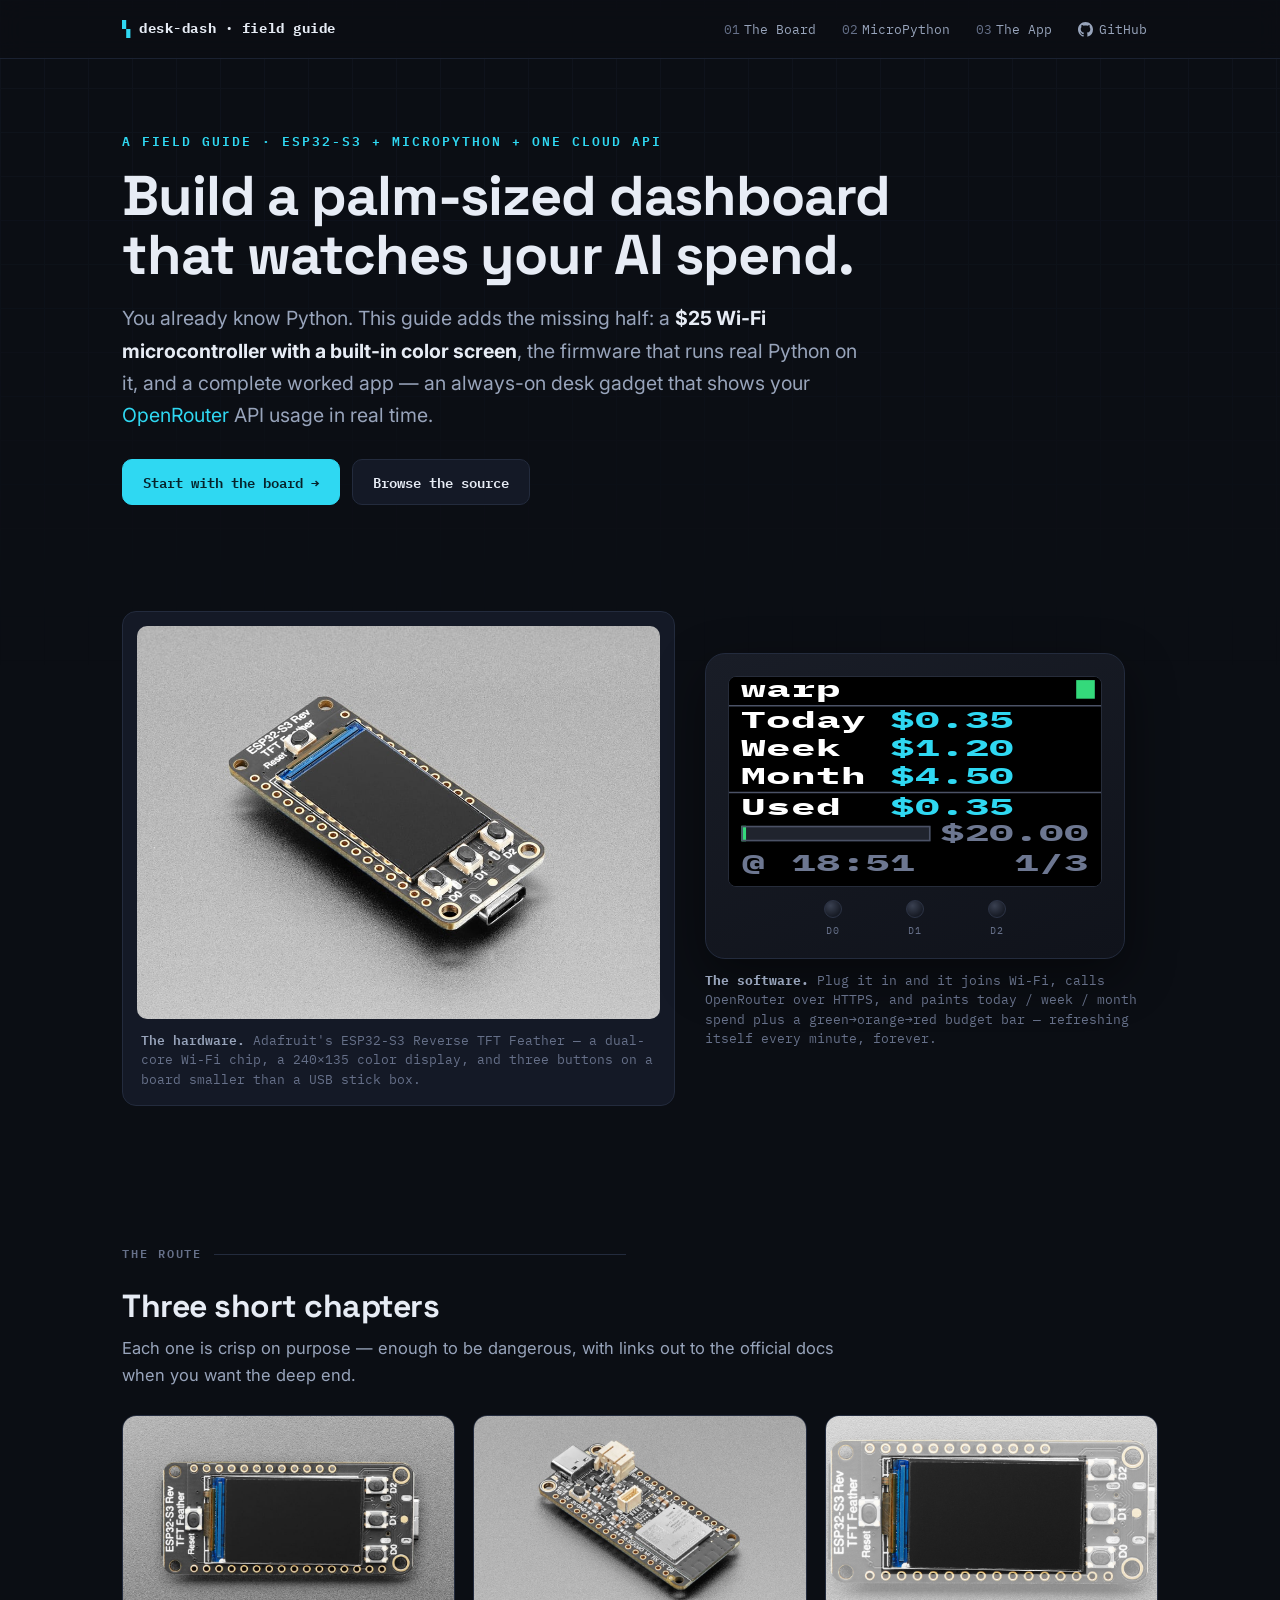
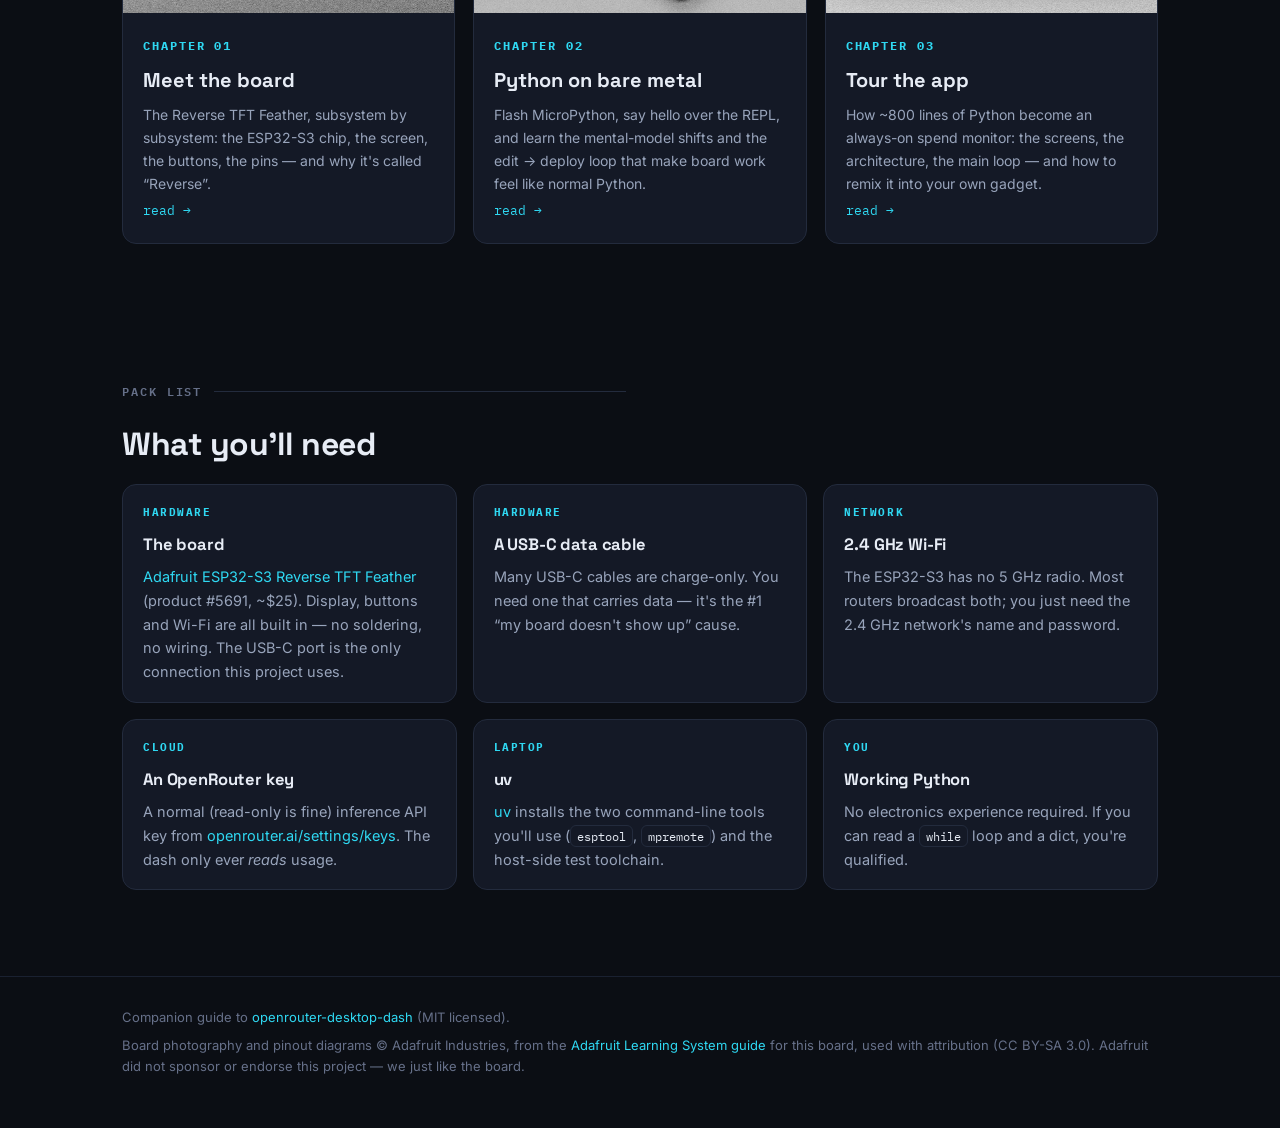
==== commit fc09e553: "docs: clarify pinout is reference-only, USB-C is the sole connection The pinout section read as if t" ====
--- a/docs/index.html
+++ b/docs/index.html
@@ -133,7 +133,8 @@
     <div class="grid cols-3">
       <div class="card"><span class="ic">Hardware</span><h4>The board</h4>
         <p><a href="https://www.adafruit.com/product/5691">Adafruit ESP32-S3 Reverse TFT Feather</a>
-        (product #5691, ~$25). Display, buttons and Wi-Fi are all built in — no soldering, no wiring.</p></div>
+        (product #5691, ~$25). Display, buttons and Wi-Fi are all built in — no soldering, no
+        wiring. The USB-C port is the only connection this project uses.</p></div>
       <div class="card"><span class="ic">Hardware</span><h4>A USB-C data cable</h4>
         <p>Many USB-C cables are charge-only. You need one that carries data — it's the #1
         “my board doesn't show up” cause.</p></div>
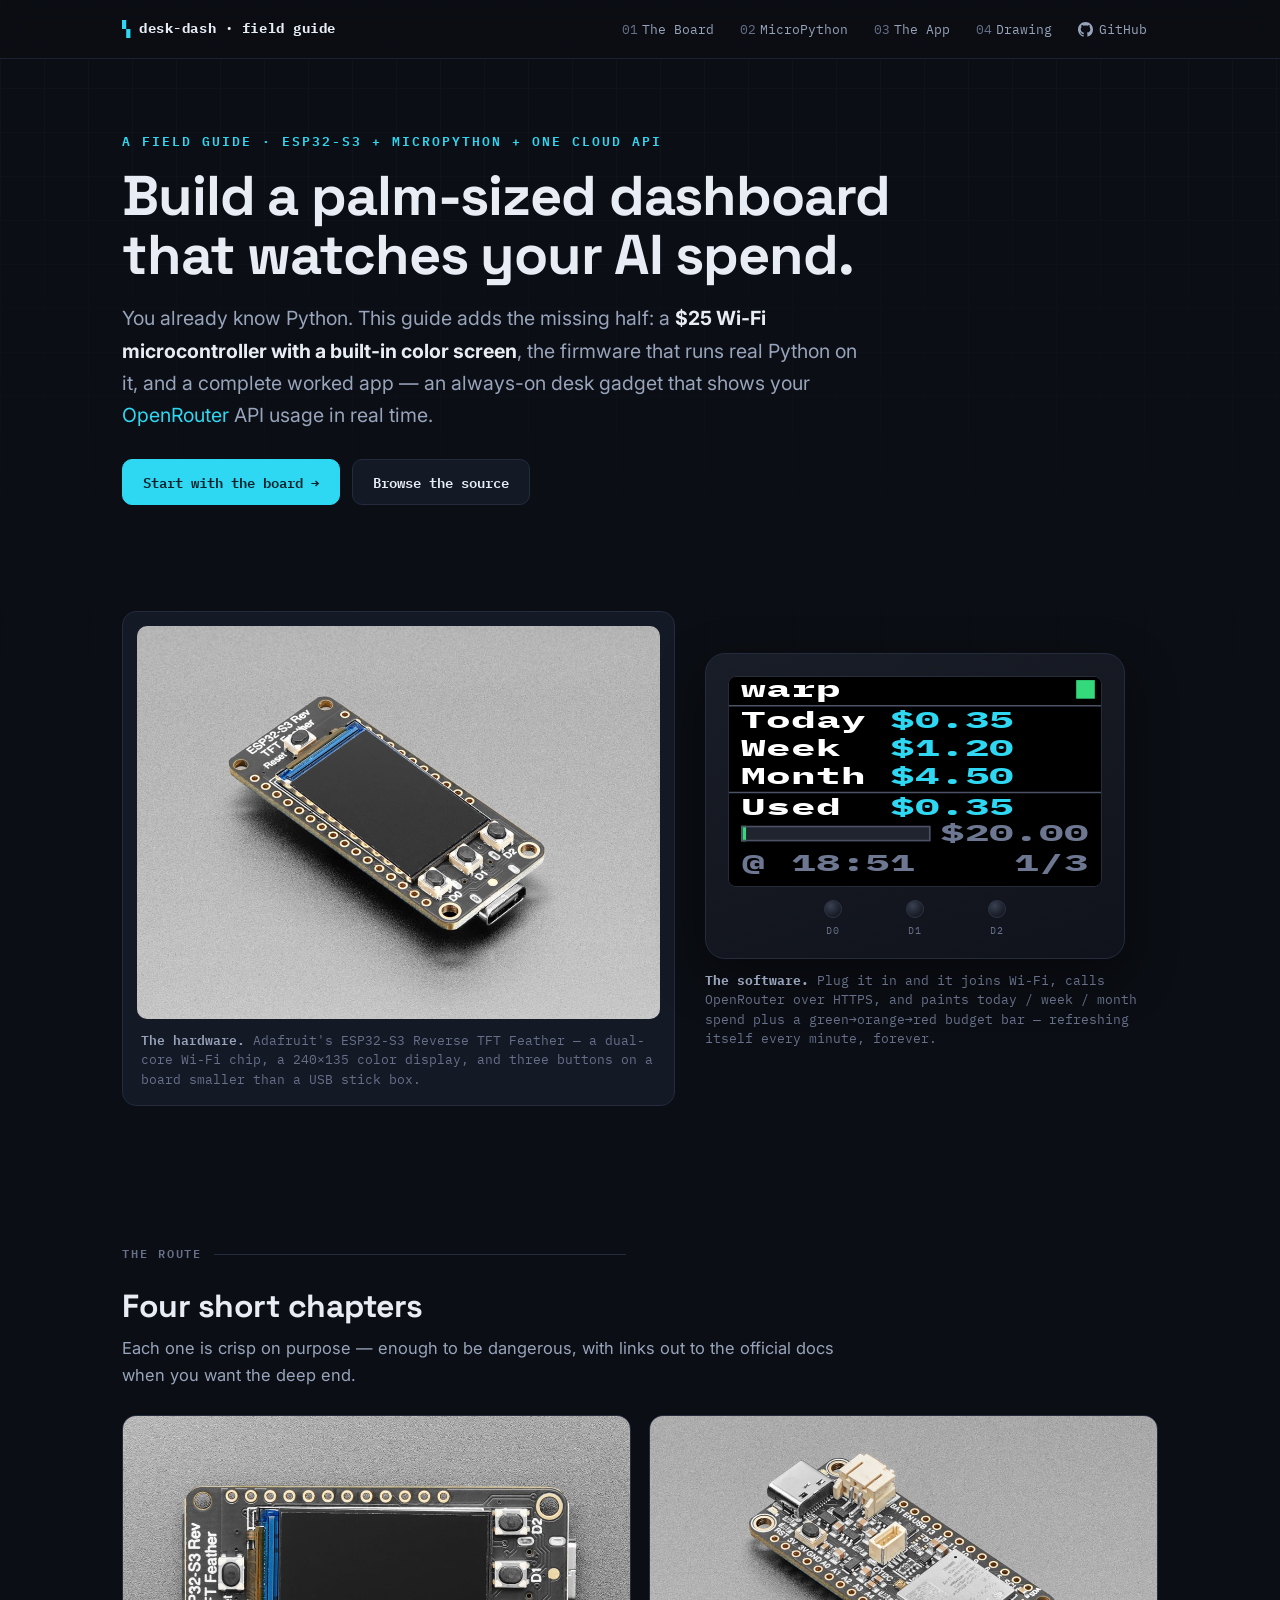
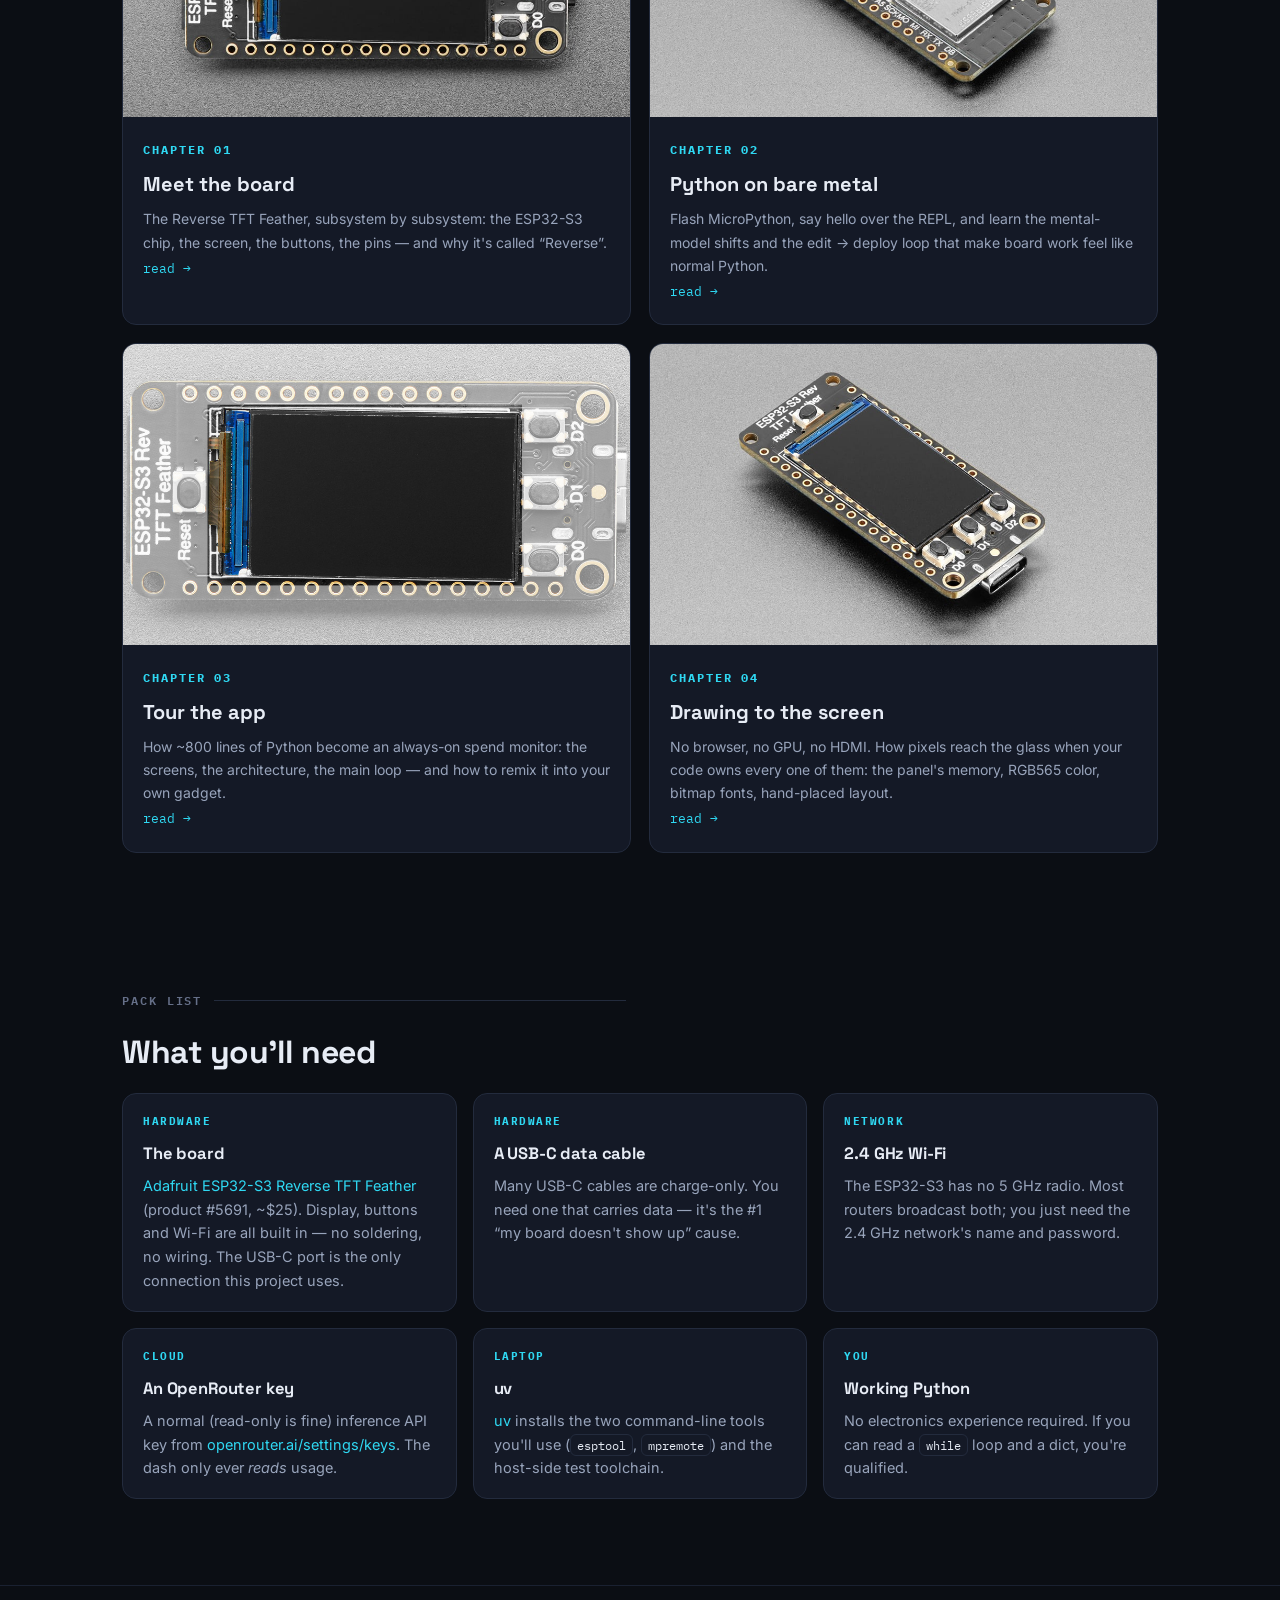
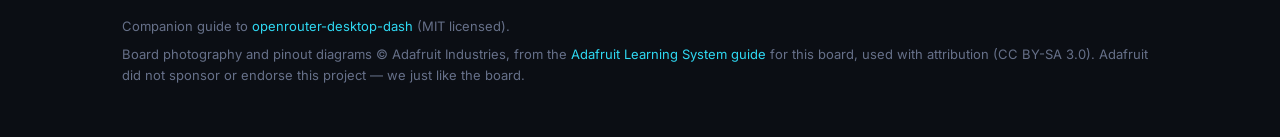
==== commit 716b49a3: "docs: add chapter 04 — a visual guide to drawing the screen The board has no HDMI, GPU, or browser, " ====
--- a/docs/index.html
+++ b/docs/index.html
@@ -20,6 +20,7 @@
       <a href="board.html"><span class="n">01</span><span class="label">The Board</span></a>
       <a href="micropython.html"><span class="n">02</span><span class="label">MicroPython</span></a>
       <a href="app.html"><span class="n">03</span><span class="label">The App</span></a>
+      <a href="drawing.html"><span class="n">04</span><span class="label">Drawing</span></a>
       <a class="nav-gh" href="https://github.com/AlteredCraft/openrouter-desktop-dash" title="Source on GitHub">
         <svg viewBox="0 0 16 16" aria-hidden="true"><path d="M8 0C3.58 0 0 3.58 0 8c0 3.54 2.29 6.53 5.47 7.59.4.07.55-.17.55-.38 0-.19-.01-.82-.01-1.49-2.01.37-2.53-.49-2.69-.94-.09-.23-.48-.94-.82-1.13-.28-.15-.68-.52-.01-.53.63-.01 1.08.58 1.23.82.72 1.21 1.87.87 2.33.66.07-.52.28-.87.51-1.07-1.78-.2-3.64-.89-3.64-3.95 0-.87.31-1.59.82-2.15-.08-.2-.36-1.02.08-2.12 0 0 .67-.21 2.2.82.64-.18 1.32-.27 2-.27s1.36.09 2 .27c1.53-1.04 2.2-.82 2.2-.82.44 1.1.16 1.92.08 2.12.51.56.82 1.27.82 2.15 0 3.07-1.87 3.75-3.65 3.95.29.25.54.73.54 1.48 0 1.07-.01 1.93-.01 2.2 0 .21.15.46.55.38A8.01 8.01 0 0 0 16 8c0-4.42-3.58-8-8-8z"/></svg>
         <span class="label">GitHub</span>
@@ -89,7 +90,7 @@
 
   <section>
     <p class="section-kicker">The route</p>
-    <h2>Three short chapters</h2>
+    <h2>Four short chapters</h2>
     <p class="mute">Each one is crisp on purpose — enough to be dangerous, with links out to the
     official docs when you want the deep end.</p>
 
@@ -121,6 +122,16 @@
           <h3>Tour the app</h3>
           <p>How ~800 lines of Python become an always-on spend monitor: the screens, the
           architecture, the main loop — and how to remix it into your own gadget.</p>
+          <span class="go">read →</span>
+        </div>
+      </a>
+      <a class="chapter-card" href="drawing.html">
+        <img src="assets/img/board-display-angle.jpg" alt="The board at an angle, its color display lit" loading="lazy">
+        <div class="body">
+          <span class="num">CHAPTER 04</span>
+          <h3>Drawing to the screen</h3>
+          <p>No browser, no GPU, no HDMI. How pixels reach the glass when your code owns every
+          one of them: the panel's memory, RGB565 color, bitmap fonts, hand-placed layout.</p>
           <span class="go">read →</span>
         </div>
       </a>
--- a/docs/assets/style.css
+++ b/docs/assets/style.css
@@ -400,7 +400,7 @@
 
 /* ------------------------------------------------------- chapter covers -- */
 
-.chapters { display: grid; grid-template-columns: repeat(3, minmax(0, 1fr)); gap: 18px; margin: 26px 0; }
+.chapters { display: grid; grid-template-columns: repeat(2, minmax(0, 1fr)); gap: 18px; margin: 26px 0; }
 @media (max-width: 860px) { .chapters { grid-template-columns: minmax(0, 1fr); } }
 
 .chapter-card {
